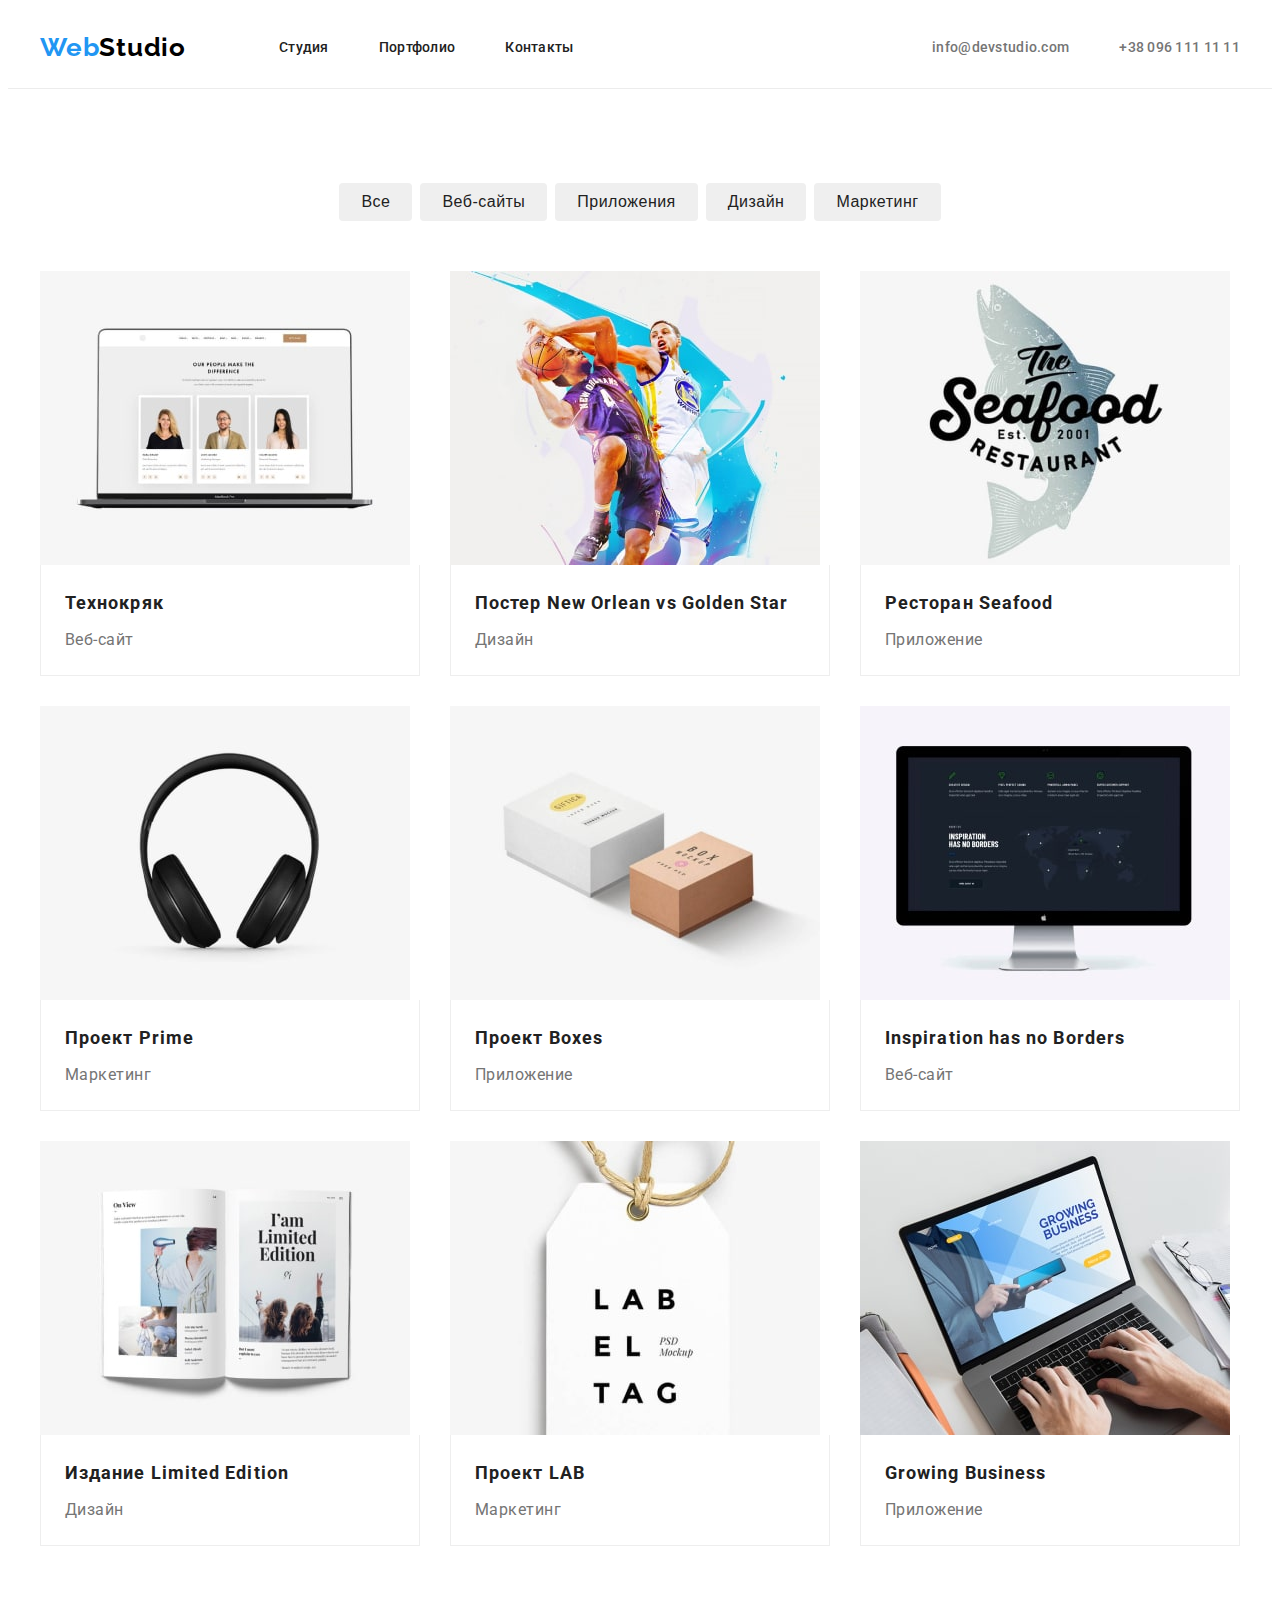
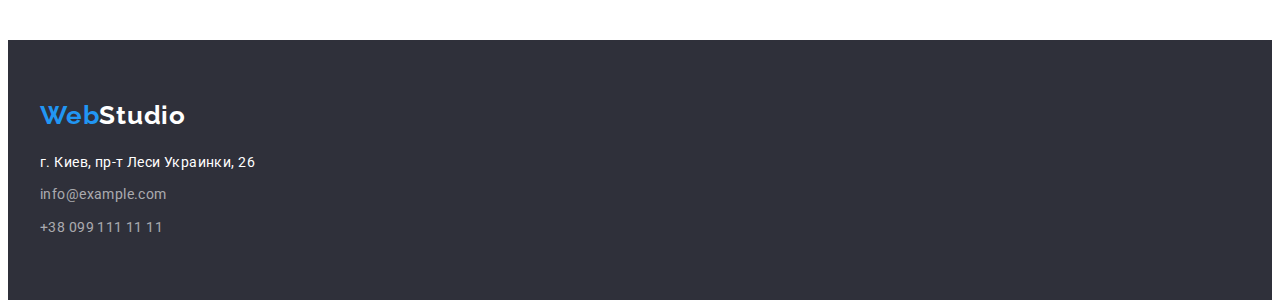
==== portfolio.html @ d16318e2 "Копия предыдущей работы" ====
<!DOCTYPE html>
<html lang="ru">
<head>
    <meta charset="UTF-8">
    <meta http-equiv="X-UA-Compatible" content="IE=edge">
    <meta name="viewport" content="width=device-width, initial-scale=1.0">
    <title>Портфолио</title>
    <link rel="preconnect" href="https://fonts.googleapis.com">
    <link rel="preconnect" href="https://fonts.gstatic.com" crossorigin>
    <link href="https://fonts.googleapis.com/css2?family=Raleway:wght@700&family=Roboto:wght@400;500;700;900&display=swap"
        rel="stylesheet">
    <link rel="stylesheet" href="https://cdnjs.cloudflare.com/ajax/libs/modern-normalize/1.1.0/modern-normalize.min.css"
        integrity="sha512-wpPYUAdjBVSE4KJnH1VR1HeZfpl1ub8YT/NKx4PuQ5NmX2tKuGu6U/JRp5y+Y8XG2tV+wKQpNHVUX03MfMFn9Q=="
        crossorigin="anonymous" referrerpolicy="no-referrer" />
    <link rel="stylesheet" href="./css/styles.css">
</head>
<body>
    <header class="header">
        <div class="container">
            <nav class="header-navigation">
                <a href="./index.html" class="header-logo logo link" lang="en"><span class="logo-part">Web</span>Studio</a>
                <ul class="header-list list">
                    <li class="header-list-item">
                        <a class="header-list-link link" href="./index.html">Студия</a>
                    </li>
                    <li class="header-list-item">
                        <a class="header-list-link link" href="./portfolio.html">Портфолио</a>
                    </li>
                    <li class="header-list-item">
                        <a class="header-list-link link" href="">Контакты </a>
                    </li>
                </ul>
            </nav>
            <ul class="header-contacts list">
                <li class="header-contacts-item">
                    <a class="header-contacts-link link" href="mailto:info@devstudio.com">info@devstudio.com</a>
                </li>
                <li class="header-contacts-item">
                    <a class="header-contacts-link link" href="tel:+380961111111">+38 096 111 11 11</a>
                </li>
            </ul>
        </div>
    </header>
    <main>
        <section class="portfolio">
            <div class="container">
                <ul class="portfolio-buttons-list list">
                    <li class="portfolio-buttons-item"><button class="portfolio-button btn" type="button">Все</button></li>
                    <li class="portfolio-buttons-item"><button class="portfolio-button btn" type="button">Веб-сайты</button></li>
                    <li class="portfolio-buttons-item"><button class="portfolio-button btn" type="button">Приложения</button></li>
                    <li class="portfolio-buttons-item"><button class="portfolio-button btn" type="button">Дизайн</button></li>
                    <li class="portfolio-buttons-item"><button class="portfolio-button btn" type="button">Маркетинг</button></li>
                </ul>
                <ul class="porfolio-project-list list">
                    <li class="portfolio-project-item portfolio-web-site">
                        <div>
                            <img src="./images/portfolio/web-site-img1.jpg" alt="" width="370" height="294">
                        </div>
                        <div class="portfolio-descritption-container">
                            <p class="porfolio-project-title">Технокряк</p>
                            <p class="porfolio-project-description">Веб-сайт</p>
                        </div>
                    </li>
                    <li class="portfolio-project-item portfolio-design">
                        <div>
                            <img src="./images/portfolio/design-img1.jpg" alt="" width="370" height="294">
                        </div>
                        <div class="portfolio-descritption-container">
                            <p class="porfolio-project-title">Постер New Orlean vs Golden Star</p>
                            <p class="porfolio-project-description">Дизайн</p>
                        </div>
                    </li>
                    <li class="portfolio-project-item portfolio-app">
                        <div>
                            <img src="./images/portfolio/app-img1.jpg" alt="" width="370" height="294">
                        </div>
                        <div class="portfolio-descritption-container">
                            <p class="porfolio-project-title">Ресторан Seafood</p>
                            <p class="porfolio-project-description">Приложение</p>
                        </div>
                    </li>
                    <li class="portfolio-project-item portfolio-marketing">
                        <div>
                            <img src="./images/portfolio/marketing-img1.jpg" alt="" width="370" height="294">
                        </div>
                        <div class="portfolio-descritption-container">
                            <p class="porfolio-project-title">Проект Prime</p>
                            <p class="porfolio-project-description">Маркетинг</p>
                        </div>
                    </li>
                    <li class="portfolio-project-item portfolio-app">
                        <div>
                            <img src="./images/portfolio/app-img2.jpg" alt="" width="370" height="294">
                        </div>
                        <div class="portfolio-descritption-container">
                            <p class="porfolio-project-title">Проект Boxes</p>
                            <p class="porfolio-project-description">Приложение</p>
                        </div>
                    </li>
                    <li class="portfolio-project-item portfolio-web-site">
                        <div>
                            <img src="./images/portfolio/web-site-img2.jpg" alt="" width="370" height="294">
                        </div>
                        <div class="portfolio-descritption-container">
                            <p class="porfolio-project-title">Inspiration has no Borders</p>
                            <p class="porfolio-project-description">Веб-сайт</p>
                        </div>
                    </li>
                    <li class="portfolio-project-item portfolio-design">
                        <div>
                            <img src="./images/portfolio/design-img2.jpg" alt="" width="370" height="294">
                        </div>
                        <div class="portfolio-descritption-container">
                            <p class="porfolio-project-title">Издание Limited Edition</p>
                            <p class="porfolio-project-description">Дизайн</p>
                        </div>
                    </li>
                    <li class="portfolio-project-item portfolio-marketing">
                        <div>
                            <img src="./images/portfolio/marketing-img2.jpg" alt="" width="370" height="294">
                        </div>
                        <div class="portfolio-descritption-container">
                            <p class="porfolio-project-title">Проект LAB</p>
                            <p class="porfolio-project-description">Маркетинг</p>
                        </div>
                    </li>
                    <li class="portfolio-project-item portfolio-app">
                        <div>
                            <img src="./images/portfolio/app-img3.jpg" alt="" width="370" height="294">
                        </div>
                        <div class="portfolio-descritption-container">
                            <p class="porfolio-project-title">Growing Business</p>
                            <p class="porfolio-project-description">Приложение</p>
                        </div>
                    </li>
                </ul>
            </div>
        </section>
    </main>
    <footer class="footer">
        <div class="container">
            <p class="footer-logo" lang="en"><a class="footer-logo logo link" href=""><span
                        class="logo-part">Web</span>Studio</a></p>
            <address>
                <a class="footer-address link" href="https://goo.gl/maps/7YSqPKQ64aGsCX99A" target="_blank"
                    rel="noopener noreferrer">г. Киев, пр-т Леси Украинки, 26</a>
                <ul class="footer-contacts-list list">
                    <li class="footer-contacts-item">
                        <a class="footer-contacts-link link" href="mailto:info@example.com">info@example.com</a>
                    </li>
                    <li class="footer-contacts-item">
                        <a class="footer-contacts-link link" href="tel:+380991111111">+38 099 111 11 11</a>
                    </li>
                </ul>
            </address>
        </div>
    </footer>
</body>
</html>
---- css/styles.css ----
:root {
  --main-title-color: #ffffff;
  --secondary-title-color: #212121;
  --main-text-color: #757575;
  --accent-color: #2196f3;
  --main-background-color: #2f303a;
  --section-padding: 94px;
}

body {
  font-family: 'Roboto', sans-serif;
}

p,
h1,
h2,
h3,
h4,
h5,
h6 {
  margin-top: 0;
  margin-bottom: 0;
}

ul {
  margin-top: 0;
  margin-bottom: 0;
  padding-left: 0;
}

img {
  display: block;
  max-width: 100%;
}

.logo {
  font-family: 'Raleway', sans-serif;
  font-weight: 700;
  font-size: 26px;
  line-height: 1.19;
  letter-spacing: 0.03em;
}

.logo-part {
  color: var(--accent-color);
}

.list {
  list-style: none;
}

.link {
  text-decoration: none;
}

.container {
  width: 1200px;
  padding-left: 15px;
  padding-right: 15px;
  margin: 0 auto;
}

.btn {
  border: none;
  border-radius: 4px;
  cursor: pointer;
}

.section-title {
  font-weight: 700;
  font-size: 36px;
  line-height: 1.17;
  text-align: center;
  letter-spacing: 0.03em;
  color: var(--secondary-title-color);
}

/* ----------HEADER---------- */

.header {
  border-bottom: 1px solid #ececec;
}

.header > .container {
  display: flex;
  align-items: center;
}

.header-navigation {
  display: flex;
  align-items: center;
}

.header-logo {
  color: #000000;

  margin-right: 93px;
  padding-top: 24px;
  padding-bottom: 25px;
}

.header-list {
  display: flex;
}

.header-list-item:not(:last-child) {
  margin-right: 50px;
}

.header-list-link {
  font-weight: 500;
  font-size: 14px;
  line-height: 1.14;
  letter-spacing: 0.02em;
  color: var(--secondary-title-color);

  display: block;
  padding-top: 32px;
  padding-bottom: 32px;
}

.header-list-link:hover,
.header-list-link:focus {
  color: var(--accent-color);
}

.header-contacts {
  display: flex;
  margin-left: auto;
}

.header-contacts-item:first-child {
  margin-right: 50px;
}

.header-contacts-link {
  font-weight: 500;
  font-size: 14px;
  line-height: 1.14;
  letter-spacing: 0.02em;
  color: var(--main-text-color);

  display: block;
  padding-top: 32px;
  padding-bottom: 32px;
}

.header-contacts-link:hover,
.header-contacts-link:focus {
  color: var(--accent-color);
}

/* ----------HERO---------- */

.hero {
  background-color: var(--main-background-color);
}

.hero > .container {
  padding-top: 200px;
  padding-bottom: 200px;
}

.hero-title {
  font-weight: 900;
  font-size: 44px;
  line-height: 1.36;
  text-align: center;
  letter-spacing: 0.06em;
  text-transform: uppercase;
  color: var(--main-title-color);

  margin-left: auto;
  margin-right: auto;
  margin-bottom: 30px;
  width: 700px;
}

.hero-button {
  font-weight: 700;
  font-size: 16px;
  line-height: 1.87;
  text-align: center;
  letter-spacing: 0.06em;
  color: #ffffff;
  background-color: var(--accent-color);

  display: flex;
  align-items: center;
  margin-left: auto;
  margin-right: auto;
  padding-top: 10px;
  padding-bottom: 10px;
  padding-right: 32px;
  padding-left: 32px;
}

.hero-button:hover,
.hero-button:focus {
  background-color: #188ce8;
}

/* ----------ABOUT-US---------- */

.about-us > .container {
  padding-top: var(--section-padding);
  padding-bottom: var(--section-padding);
}

.about-us-slogans-title {
  font-weight: 700;
  font-size: 14px;
  line-height: 1.14;
  letter-spacing: 0.03em;
  text-transform: uppercase;
  color: var(--secondary-title-color);

  margin-bottom: 10px;
}

.about-us-slogans-list {
  display: flex;
  margin-bottom: 94px;
}

.about-us-slogans-item:not(:last-child) {
  margin-right: 30px;
}

.about-us-slogans-text {
  font-size: 14px;
  line-height: 1.71;
  letter-spacing: 0.03em;
  color: var(--main-text-color);

  width: 270px;
}

.about-us-title {
  margin-bottom: 50px;
}

.about-us-gallery {
  display: flex;
}

.about-us-photo:not(:last-child) {
  margin-right: 30px;
}

/* ----------OUR-TEAM---------- */

.our-team {
  background-color: #f5f4fa;
}

.our-team > .container {
  padding-top: var(--section-padding);
  padding-bottom: var(--section-padding);
}

.our-team-list {
  display: flex;
  flex-wrap: wrap;
  margin: -15px;
}

.our-team-item {
  background-color: #ffffff;
  box-shadow: 0px 1px 3px rgba(0, 0, 0, 0.12), 0px 1px 1px rgba(0, 0, 0, 0.14),
    0px 2px 1px rgba(0, 0, 0, 0.2);

  flex-basis: calc(100% / 4 - 30px);
  margin: 15px;
  border-radius: 0px 0px 4px 4px;
  padding-bottom: 30px;
}

.our-team-photo {
  margin-bottom: 30px;
}

.our-team-title {
  margin-bottom: 50px;
}

.our-team-name {
  font-weight: 500;
  font-size: 16px;
  line-height: 1.19;
  text-align: center;
  letter-spacing: 0.03em;
  color: var(--secondary-title-color);

  margin-bottom: 10px;
}

.our-team-position {
  font-weight: 400;
  font-size: 16px;
  line-height: 1.19;
  text-align: center;
  letter-spacing: 0.03em;
  color: var(--main-text-color);
}

/* ----------FOOTER---------- */

.footer > .container {
  padding-top: 60px;
  padding-bottom: 60px;
}

.footer {
  background-color: var(--main-background-color);
}

.footer-logo {
  color: #ffffff;

  margin-bottom: 20px;
}

.footer-address {
  font-style: normal;
  font-weight: 400;
  font-size: 14px;
  line-height: 1.71;
  letter-spacing: 0.03em;
  color: #ffffff;

  display: block;
  margin-bottom: 9px;
}

.footer-contacts-item:not(:last-child) {
  margin-bottom: 9px;
}

.footer-contacts-link {
  font-style: normal;
}

.footer-contacts-link {
  font-weight: 400;
  font-size: 14px;
  line-height: 1.71;
  letter-spacing: 0.03em;
  color: rgba(255, 255, 255, 0.6);
}

.footer-contacts-link:hover,
.footer-contacts-link:focus {
  color: var(--accent-color);
}

/* ----------PORTFOLIO---------- */

.portfolio > .container {
  padding-top: var(--section-padding);
  padding-bottom: var(--section-padding);
}

.portfolio-buttons-list {
  display: flex;
  justify-content: center;
  margin-bottom: 50px;
}

.portfolio-buttons-item:not(:last-child) {
  margin-right: 8px;
}

.portfolio-button {
  font-weight: 500;
  font-size: 16px;
  line-height: 1.62;
  text-align: center;
  letter-spacing: 0.03em;
  color: var(--secondary-title-color);

  padding-top: 6px;
  padding-bottom: 6px;
  padding-left: 22px;
  padding-right: 22px;
}

.portfolio-button:hover,
.portfolio-button:focus {
  color: #ffffff;
  background-color: var(--accent-color);
}

.porfolio-project-list {
  display: flex;
  flex-wrap: wrap;
  margin: -15px;
}

.portfolio-project-item {
  flex-basis: calc(100% / 3 - 30px);
  margin: 15px;
}

.portfolio-descritption-container {
  padding-top: 20px;
  padding-bottom: 20px;
  padding-left: 24px;
  padding-right: 24px;
  border-bottom: 1px solid #eeeeee;
  border-right: 1px solid #eeeeee;
  border-left: 1px solid #eeeeee;
}

.porfolio-project-title {
  font-weight: 700;
  font-size: 18px;
  line-height: 2;
  letter-spacing: 0.06em;
  color: var(--secondary-title-color);

  margin-bottom: 4px;
}

.porfolio-project-description {
  font-size: 16px;
  line-height: 1.87;
  letter-spacing: 0.03em;
  color: var(--main-text-color);
}
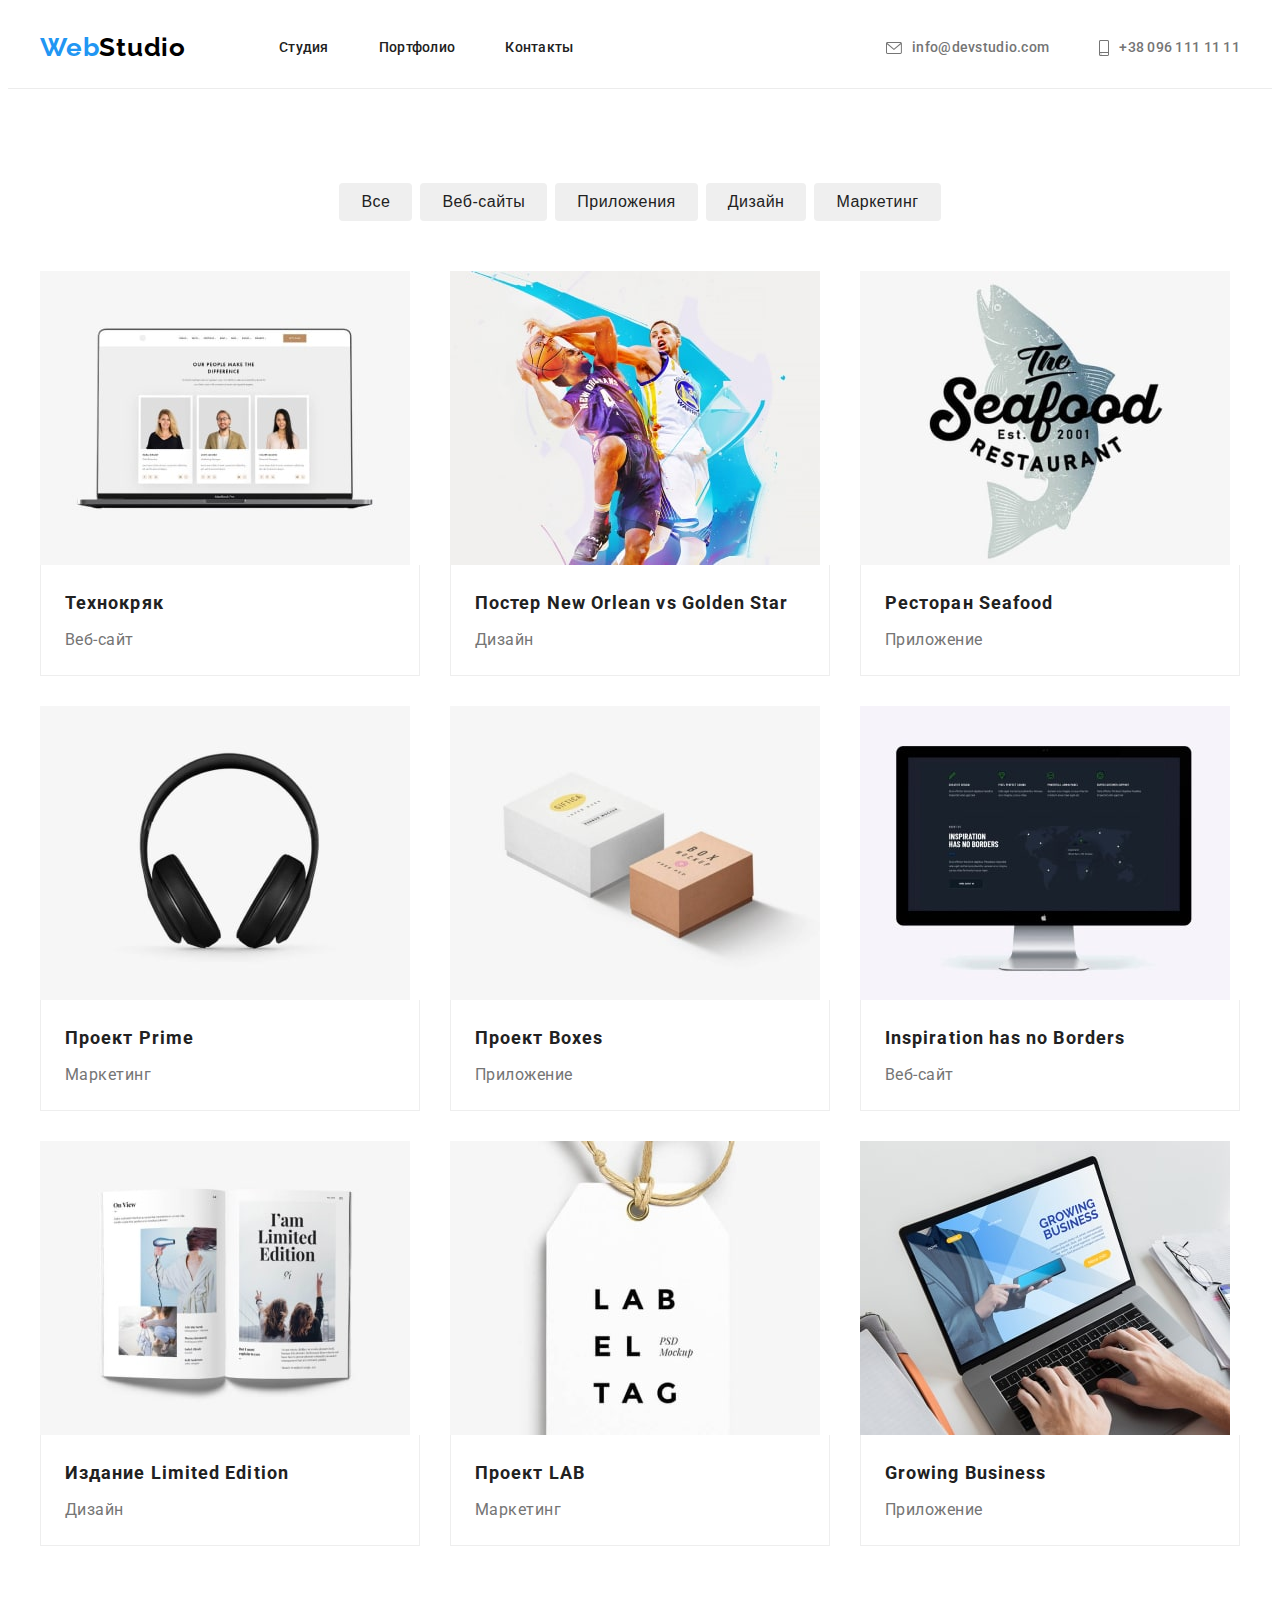
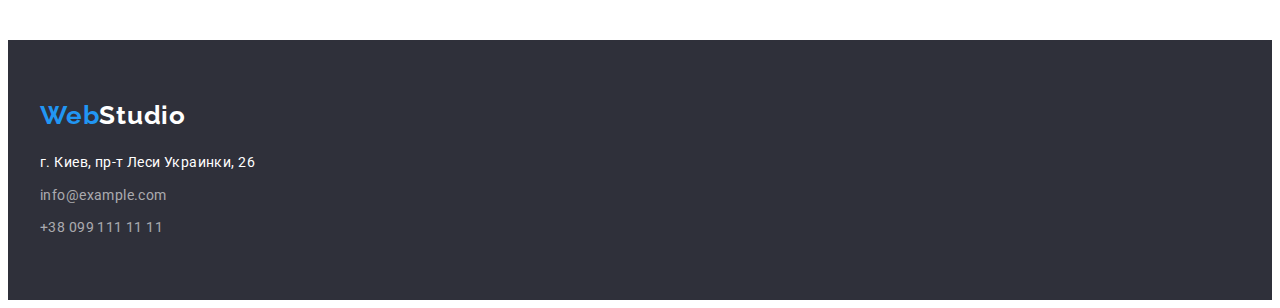
==== commit c4d2be28: "Закончил секцию Our Team" ====
--- a/portfolio.html
+++ b/portfolio.html
@@ -33,10 +33,22 @@
             </nav>
             <ul class="header-contacts list">
                 <li class="header-contacts-item">
-                    <a class="header-contacts-link link" href="mailto:info@devstudio.com">info@devstudio.com</a>
+                    <a class="header-contacts-link link" href="mailto:info@devstudio.com">
+                        <svg class="icon-envelope">
+                            <use href="./images/icons.svg#icon-envelope">
+                            </use>
+                        </svg>
+                        info@devstudio.com
+                    </a>
                 </li>
                 <li class="header-contacts-item">
-                    <a class="header-contacts-link link" href="tel:+380961111111">+38 096 111 11 11</a>
+                    <a class="header-contacts-link link" href="tel:+380961111111">
+                        <svg class="icon-smartphone">
+                            <use href="./images/icons.svg#icon-smartphone">
+                            </use>
+                        </svg>
+                        +38 096 111 11 11
+                    </a>
                 </li>
             </ul>
         </div>
--- a/css/styles.css
+++ b/css/styles.css
@@ -75,6 +75,33 @@
   color: var(--secondary-title-color);
 }
 
+.social-links-list {
+  display: flex;
+  align-items: center;
+  justify-content: center;
+}
+
+.social-links-item:not(:last-child) {
+  margin-right: 10px;
+}
+
+.social-links-link {
+  display: block;
+  padding: 12px;
+  color: #afb1b8;
+}
+
+.social-links-icon {
+  display: block;
+  fill: currentColor;
+}
+
+.social-links-link:hover {
+  background-color: var(--accent-color);
+  border-radius: 50%;
+  color: #ffffff;
+}
+
 /* ----------HEADER---------- */
 
 .header {
@@ -140,9 +167,26 @@
   letter-spacing: 0.02em;
   color: var(--main-text-color);
 
-  display: block;
+  display: flex;
+  align-items: center;
   padding-top: 32px;
   padding-bottom: 32px;
+}
+
+.icon-envelope {
+  display: block;
+  margin-right: 10px;
+  width: 16px;
+  height: 12px;
+  fill: currentColor;
+}
+
+.icon-smartphone {
+  display: block;
+  margin-right: 10px;
+  width: 10px;
+  height: 16px;
+  fill: currentColor;
 }
 
 .header-contacts-link:hover,
@@ -154,6 +198,15 @@
 
 .hero {
   background-color: var(--main-background-color);
+  max-width: 1600px;
+  height: 600px;
+  margin-right: auto;
+  margin-left: auto;
+  background-image: linear-gradient(to right, rgba(47, 48, 58, 0.4), rgba(47, 48, 58, 0.4)),
+    url('../images/hero.jpg');
+  background-repeat: no-repeat;
+  background-size: cover;
+  background-position: center;
 }
 
 .hero > .container {
@@ -227,6 +280,26 @@
   margin-right: 30px;
 }
 
+.about-us-icon-container {
+  display: flex;
+  align-items: center;
+  justify-content: center;
+  padding-top: 25px;
+  padding-bottom: 25px;
+  padding-right: 100px;
+  padding-left: 100px;
+  margin-bottom: 30px;
+
+  background-color: #f5f4fa;
+  border-radius: 4px;
+}
+
+.about-us-icon {
+  display: block;
+  width: 70px;
+  height: 70px;
+}
+
 .about-us-slogans-text {
   font-size: 14px;
   line-height: 1.71;
@@ -302,6 +375,8 @@
   text-align: center;
   letter-spacing: 0.03em;
   color: var(--main-text-color);
+
+  margin-bottom: 16px;
 }
 
 /* ----------FOOTER---------- */
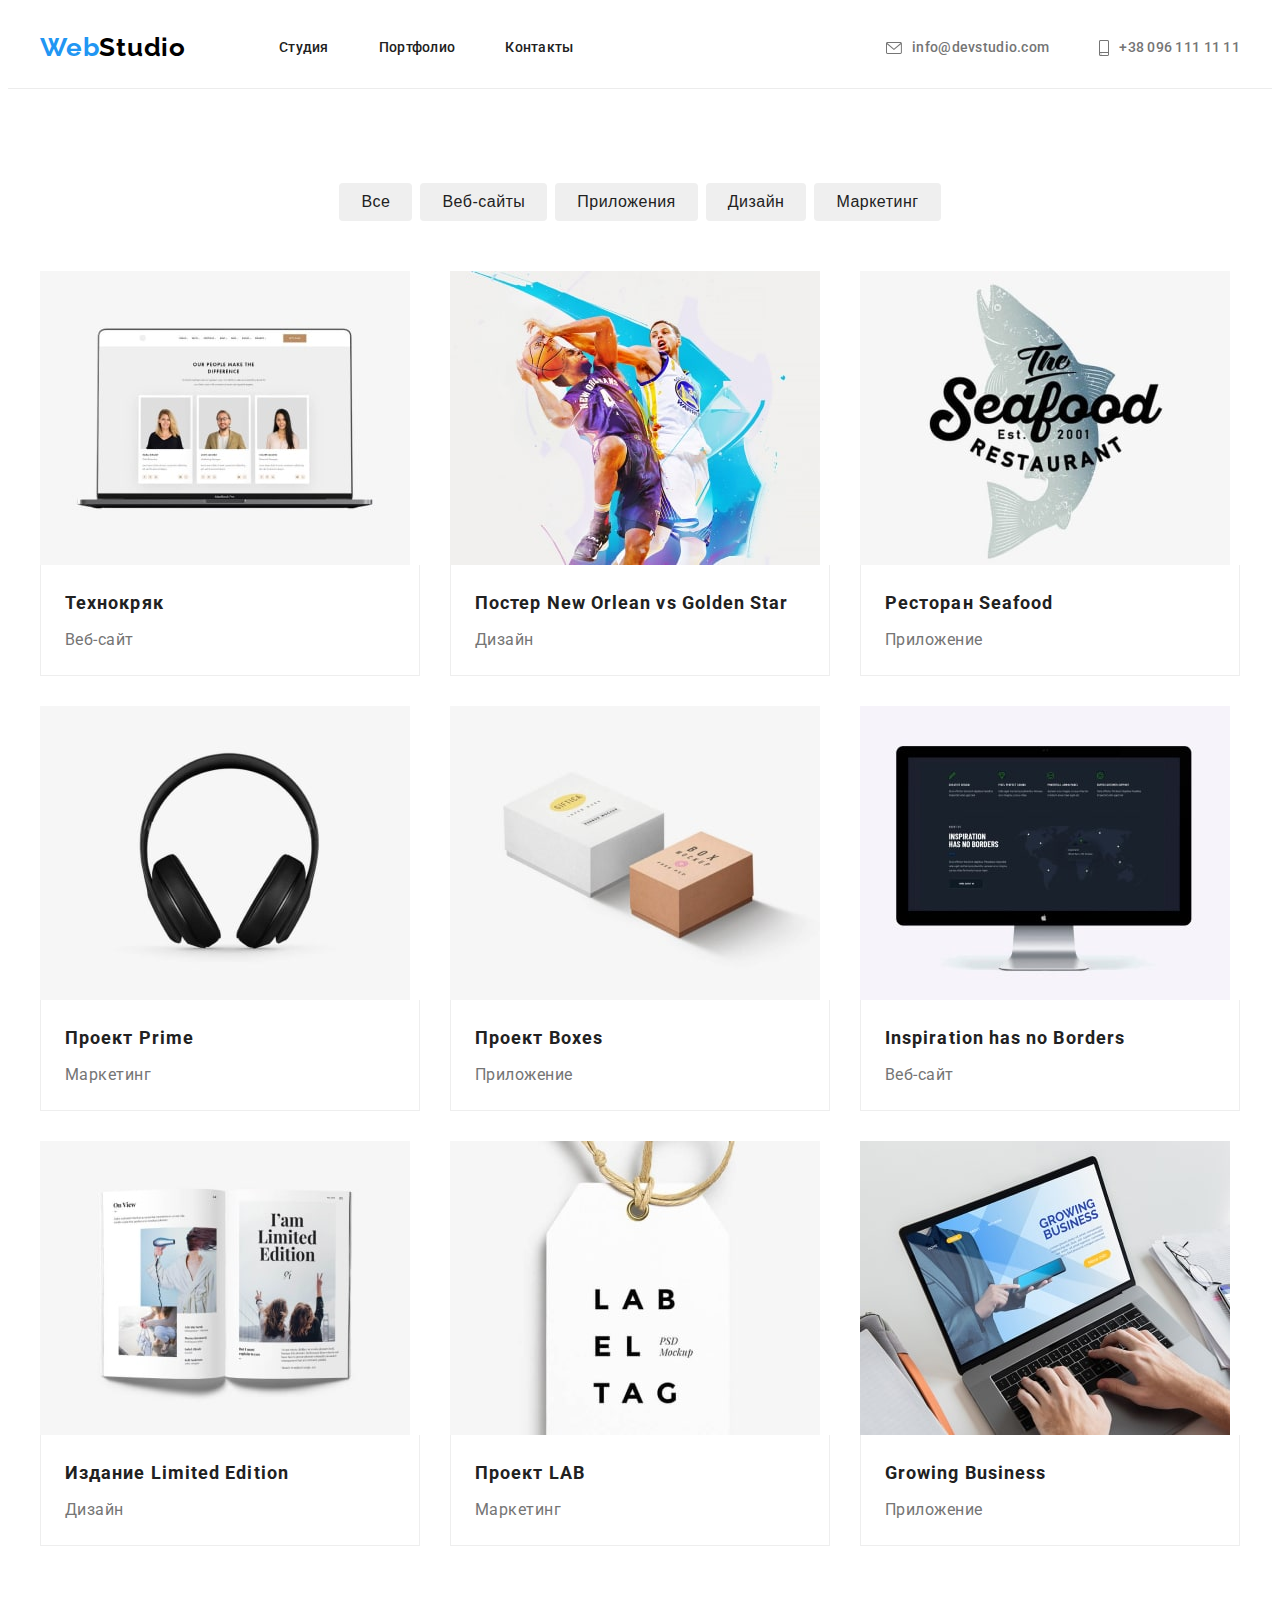
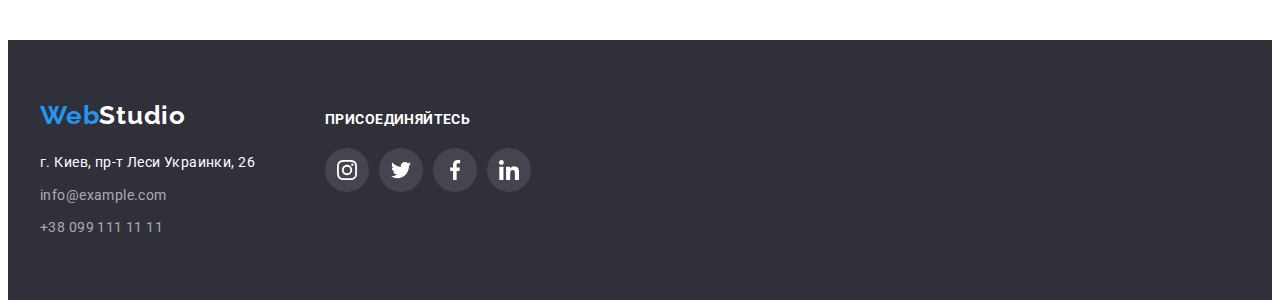
==== commit 9f3a4193: "Закончил ДЗ№4" ====
--- a/portfolio.html
+++ b/portfolio.html
@@ -151,20 +151,60 @@
     </main>
     <footer class="footer">
         <div class="container">
-            <p class="footer-logo" lang="en"><a class="footer-logo logo link" href=""><span
-                        class="logo-part">Web</span>Studio</a></p>
-            <address>
-                <a class="footer-address link" href="https://goo.gl/maps/7YSqPKQ64aGsCX99A" target="_blank"
-                    rel="noopener noreferrer">г. Киев, пр-т Леси Украинки, 26</a>
-                <ul class="footer-contacts-list list">
-                    <li class="footer-contacts-item">
-                        <a class="footer-contacts-link link" href="mailto:info@example.com">info@example.com</a>
-                    </li>
-                    <li class="footer-contacts-item">
-                        <a class="footer-contacts-link link" href="tel:+380991111111">+38 099 111 11 11</a>
-                    </li>
-                </ul>
-            </address>
+            <div class="footer-address-container">
+                <p class="footer-logo" lang="en"><a class="footer-logo logo link" href=""><span
+                            class="logo-part">Web</span>Studio</a>
+                </p>
+                <address>
+                    <a class="footer-address link" href="https://goo.gl/maps/7YSqPKQ64aGsCX99A" target="_blank"
+                        rel="noopener noreferrer">г. Киев, пр-т Леси Украинки, 26</a>
+                    <ul class="footer-contacts-list list">
+                        <li class="footer-contacts-item">
+                            <a class="footer-contacts-link link" href="mailto:info@example.com">info@example.com</a>
+                        </li>
+                        <li class="footer-contacts-item">
+                            <a class="footer-contacts-link link" href="tel:+380991111111">+38 099 111 11 11</a>
+                        </li>
+                    </ul>
+                </address>
+            </div>
+            <div class="footer-social-links-container">
+                <p class="footer-social-links-text">Присоединяйтесь</p>
+                <ul class="social-links-list list">
+                    <li class="social-links-item">
+                        <a class="social-links-link link" href="">
+                            <svg class="social-links-icon" width="20px" height="20px">
+                                <use href="./images/icons.svg#icon-instagram">
+                                </use>
+                            </svg>
+                        </a>
+                    </li>
+                    <li class="social-links-item">
+                        <a class="social-links-link link" href="">
+                            <svg class="social-links-icon" width="20px" height="20px">
+                                <use href="./images/icons.svg#icon-twitter">
+                                </use>
+                            </svg>
+                        </a>
+                    </li>
+                    <li class="social-links-item">
+                        <a class="social-links-link link" href="">
+                            <svg class="social-links-icon" width="20px" height="20px">
+                                <use href="./images/icons.svg#icon-facebook">
+                                </use>
+                            </svg>
+                        </a>
+                    </li>
+                    <li class="social-links-item">
+                        <a class="social-links-link link" href="">
+                            <svg class="social-links-icon" width="20px" height="20px">
+                                <use href="./images/icons.svg#icon-linkedin">
+                                </use>
+                            </svg>
+                        </a>
+                    </li>
+                </ul>
+            </div>
         </div>
     </footer>
 </body>
--- a/css/styles.css
+++ b/css/styles.css
@@ -4,6 +4,7 @@
   --main-text-color: #757575;
   --accent-color: #2196f3;
   --main-background-color: #2f303a;
+  --svg-links-color: #afb1b8;
   --section-padding: 94px;
 }
 
@@ -88,7 +89,8 @@
 .social-links-link {
   display: block;
   padding: 12px;
-  color: #afb1b8;
+  border-radius: 50%;
+  color: var(--svg-links-color);
 }
 
 .social-links-icon {
@@ -96,9 +98,9 @@
   fill: currentColor;
 }
 
-.social-links-link:hover {
+.social-links-link:hover,
+.social-links-link:focus {
   background-color: var(--accent-color);
-  border-radius: 50%;
   color: #ffffff;
 }
 
@@ -379,9 +381,53 @@
   margin-bottom: 16px;
 }
 
+/* ----------REGULAR-CUSTOMERS---------- */
+
+.regular-customers > .container {
+  padding-top: var(--section-padding);
+  padding-bottom: var(--section-padding);
+}
+
+.regular-customers-title {
+  margin-bottom: 50px;
+}
+
+.regular-customers-list {
+  display: flex;
+  justify-content: center;
+}
+
+.regular-customers-item:not(:last-child) {
+  margin-right: 30px;
+}
+
+.regular-customers-link {
+  display: block;
+  padding-top: 15px;
+  padding-bottom: 15px;
+  padding-left: 31px;
+  padding-right: 31px;
+
+  color: var(--svg-links-color);
+  border: 1px solid var(--svg-links-color);
+  border-radius: 4px;
+}
+
+.regular-customers-link:hover,
+.regular-customers-link:focus {
+  color: var(--accent-color);
+  border: 1px solid var(--accent-color);
+}
+
+.regular-customers-icon {
+  display: block;
+  fill: currentColor;
+}
+
 /* ----------FOOTER---------- */
 
 .footer > .container {
+  display: flex;
   padding-top: 60px;
   padding-bottom: 60px;
 }
@@ -394,6 +440,10 @@
   color: #ffffff;
 
   margin-bottom: 20px;
+}
+
+.footer-address-container {
+  margin-right: 70px;
 }
 
 .footer-address {
@@ -427,6 +477,32 @@
 .footer-contacts-link:hover,
 .footer-contacts-link:focus {
   color: var(--accent-color);
+}
+
+.footer-social-links-container {
+  padding-top: 12px;
+}
+
+.footer-social-links-text {
+  font-weight: 700;
+  font-size: 14px;
+  line-height: 1.14;
+  letter-spacing: 0.03em;
+  text-transform: uppercase;
+  color: #ffffff;
+
+  margin-bottom: 20px;
+}
+
+.footer .social-links-link {
+  background-color: rgba(255, 255, 255, 0.1);
+  color: #ffffff;
+}
+
+.footer .social-links-link:hover,
+.social-links-link:focus {
+  background-color: var(--accent-color);
+  color: #ffffff;
 }
 
 /* ----------PORTFOLIO---------- */
@@ -464,6 +540,8 @@
 .portfolio-button:focus {
   color: #ffffff;
   background-color: var(--accent-color);
+  box-shadow: 0px 3px 1px rgba(0, 0, 0, 0.1), 0px 1px 2px rgba(0, 0, 0, 0.08),
+    0px 2px 2px rgba(0, 0, 0, 0.12);
 }
 
 .porfolio-project-list {
@@ -475,6 +553,12 @@
 .portfolio-project-item {
   flex-basis: calc(100% / 3 - 30px);
   margin: 15px;
+}
+
+.portfolio-project-item:hover,
+.portfolio-project-item:focus {
+  box-shadow: 0px 1px 1px rgba(0, 0, 0, 0.12), 0px 4px 4px rgba(0, 0, 0, 0.06),
+    1px 4px 6px rgba(0, 0, 0, 0.16);
 }
 
 .portfolio-descritption-container {
